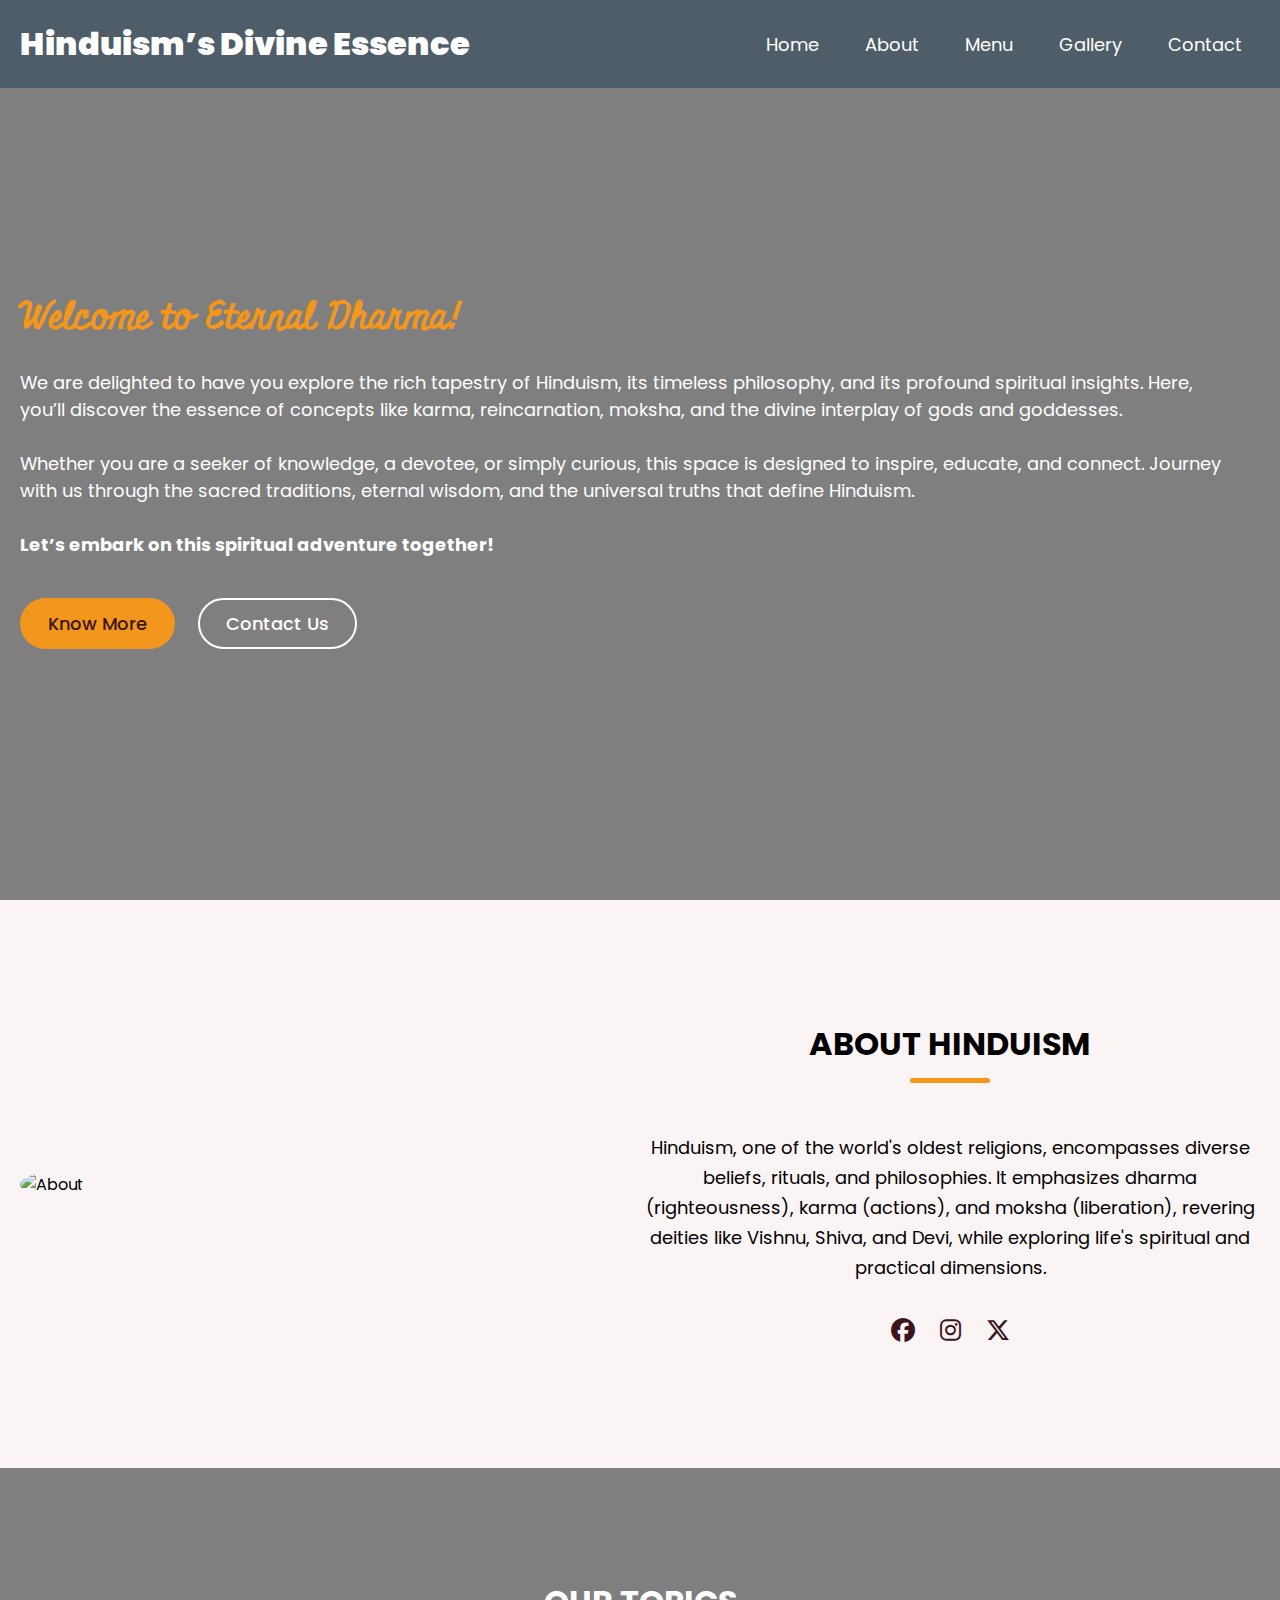
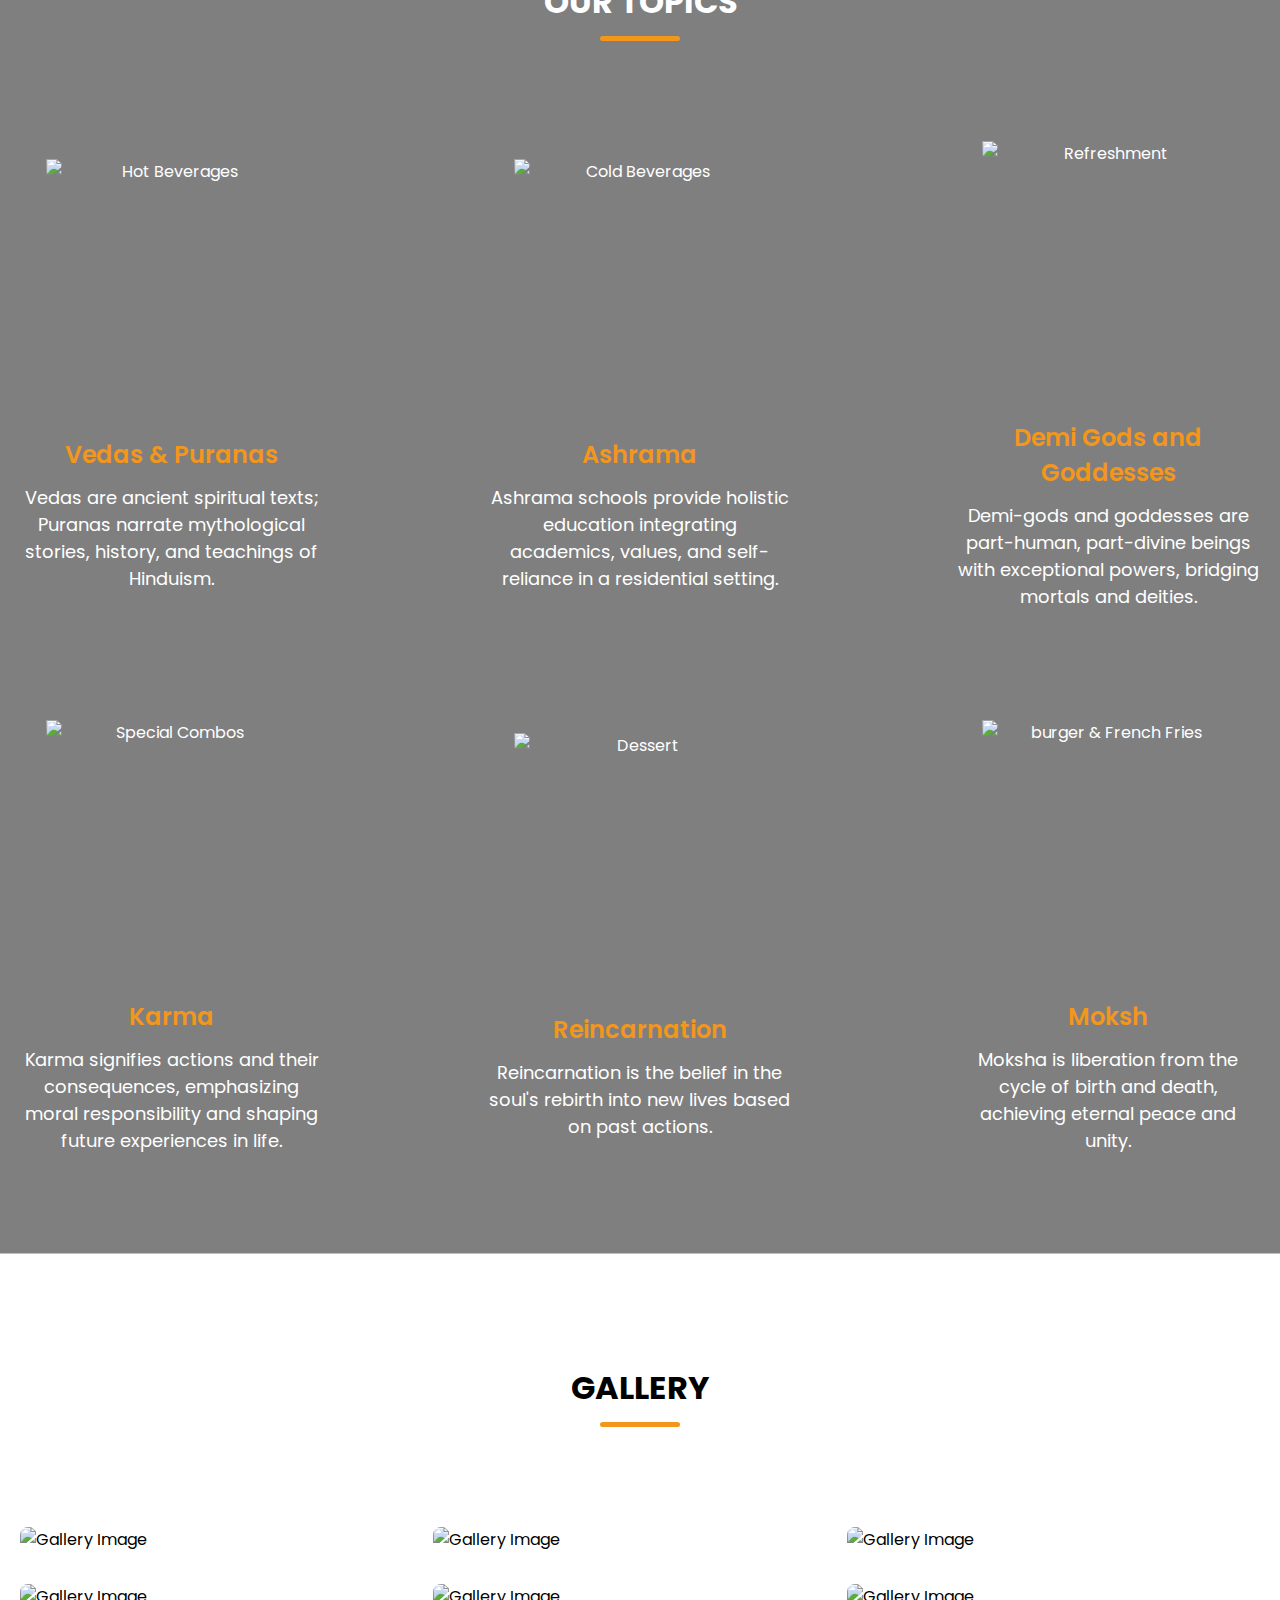
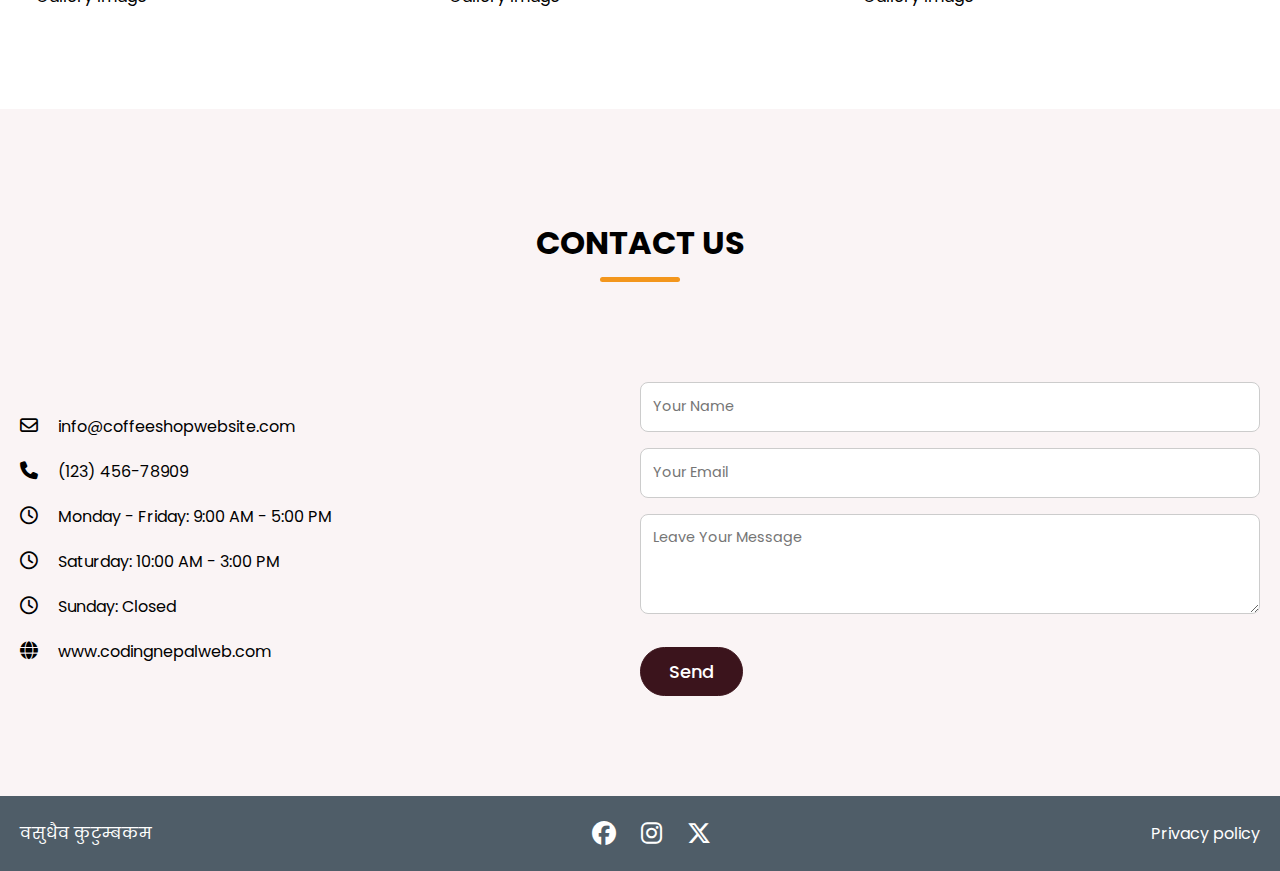
==== index.html @ 99917163 "Add files via upload" ====
<!DOCTYPE html>
<!-- Coding by CodingNepal - youtube.com/@codingnepal -->
<html lang="en">
  <head>
    <meta charset="UTF-8" />
    <meta name="viewport" content="width=device-width, initial-scale=1.0" />
    <title>MAJOR PROJECT</title>
    <!-- Linking Font Awesome for icons -->
    <link rel="stylesheet" href="https://cdnjs.cloudflare.com/ajax/libs/font-awesome/6.6.0/css/all.min.css" />
    <!-- Linking Swiper CSS -->
    <link rel="stylesheet" href="https://cdn.jsdelivr.net/npm/swiper@11/swiper-bundle.min.css" />
    <link rel="stylesheet" href="style.css" />
  </head>
  <body>
    <!-- Header / Navbar -->
    <header>
      <nav class="navbar">
        <a href="#" class="nav-logo">
          <h2 class="logo-text">
            <b>Hinduism’s Divine Essence</b></h2>
        </a>

        <ul class="nav-menu">
          <button id="menu-close-button" class="fas fa-times"></button>

          <li class="nav-item">
            <a href="#" class="nav-link">Home</a>
          </li>
          <li class="nav-item">
            <a href="#about" class="nav-link">About</a>
          </li>
          <li class="nav-item">
            <a href="#menu" class="nav-link">Menu</a>
          </li>
          <li class="nav-item">
            <a href="#gallery" class="nav-link">Gallery</a>
          </li>
          <li class="nav-item">
            <a href="#contact" class="nav-link">Contact</a>
          </li>
        </ul>

        <button id="menu-open-button" class="fas fa-bars"></button>
      </nav>
    </header>

    <main>
      <!-- Hero section -->
      <section class="hero-section">
        <div class="section-content">
          <div class="hero-details">
            <h2 class="title">Welcome to Eternal Dharma!</h2>
            <!-- <h3 class="subtitle">​यदा यदा हि धर्मस्य ग्लानिर्भवति भारत! अभ्युत्थानमधर्मस्य तदात्मानं सृजाम्यहम्</h3> -->
            <p class="description">We are delighted to have you explore the rich tapestry of Hinduism, its timeless philosophy, and its profound spiritual insights. Here, you’ll discover the essence of concepts like karma, reincarnation, moksha, and the divine interplay of gods and goddesses.
              <br><br>
              Whether you are a seeker of knowledge, a devotee, or simply curious, this space is designed to inspire, educate, and connect. Journey with us through the sacred traditions, eternal wisdom, and the universal truths that define Hinduism.
              <br><br>
              <b>Let’s embark on this spiritual adventure together!</b></p>

            <div class="buttons">
              <a href="#menu" class="button order-now">Know More</a>
              <a href="#contact" class="button contact-us">Contact Us</a>
            </div>
          </div>
          <div class="hero-image-wrapper">
            <!-- <img src="images/pngwing.com.png" alt="Coffee" class="hero-image" /> -->
          </div>
        </div>
      </section>

      <!-- About section -->
      <section class="about-section" id="about">
        <div class="section-content">
          <div class="about-image-wrapper">
            <img src="images/pngwing.com.png" alt="About" class="about-image" />
          </div>
          <div class="about-details">
            <h2 class="section-title">About Hinduism</h2>
            <p class="text">Hinduism, one of the world's oldest religions, encompasses diverse beliefs, rituals, and philosophies. It emphasizes dharma (righteousness), karma (actions), and moksha (liberation), revering deities like Vishnu, Shiva, and Devi, while exploring life's spiritual and practical dimensions.</p>
            <div class="social-link-list">
              <a href="#" class="social-link"><i class="fa-brands fa-facebook"></i></a>
              <a href="#" class="social-link"><i class="fa-brands fa-instagram"></i></a>
              <a href="#" class="social-link"><i class="fa-brands fa-x-twitter"></i></a>
            </div>
          </div>
        </div>
      </section>

      <!-- Menu section -->
      <section class="menu-section" id="menu">
        <h2 class="section-title">Our Topics</h2>
        <div class="section-content">
          <ul class="menu-list">
            <li class="menu-item">
              <img src="images/vedas.png" alt="Hot Beverages" class="menu-image" />
              <div class="menu-details">
                <h3 class="name"><a href="Vedas & Puranas.html">Vedas & Puranas</a></h3>
                <p class="text">Vedas are ancient spiritual texts; Puranas narrate mythological stories, history, and teachings of Hinduism.</p>
              </div>
            </li>
            <li class="menu-item">
              <img src="images/ashrama.png" alt="Cold Beverages" class="menu-image" />
              <div class="menu-details">
                <h3 class="name"><a href="Ashrama.html">Ashrama</a></h3>
                <p class="text">Ashrama schools provide holistic education integrating academics, values, and self-reliance in a residential setting.</p>
              </div>
            </li>
            <li class="menu-item">
              <img src="images/demigods.png" alt="Refreshment" class="menu-image" />
              <div class="menu-details">
                <h3 class="name"><a href="DemiGods&Godess.html">Demi Gods and Goddesses</a></h3>
                <p class="text">Demi-gods and goddesses are part-human, part-divine beings with exceptional powers, bridging mortals and deities.</p>
              </div>
            </li>
            <li class="menu-item">
              <img src="images/karma.png" alt="Special Combos" class="menu-image" />
              <div class="menu-details">
                <h3 class="name"><a href="Karma.html">Karma</a></h3>
                <p class="text">Karma signifies actions and their consequences, emphasizing moral responsibility and shaping future experiences in life.</p>
              </div>
            </li>
            <li class="menu-item">
              <img src="images/reincarnation.jpg" alt="Dessert" class="menu-image" />
              <div class="menu-details">
                <h3 class="name"><a href="Reincarnation.html">Reincarnation</a></h3>
                <p class="text">Reincarnation is the belief in the soul's rebirth into new lives based on past actions.</p>
              </div>
            </li>
            <li class="menu-item">
              <img src="images/moksh.png" alt="burger & French Fries" class="menu-image" />
              <div class="menu-details">
                <h3 class="name"><a href="Moksha.html">Moksh</a></h3>
                <p class="text">Moksha is liberation from the cycle of birth and death, achieving eternal peace and unity.</p>
              </div>
            </li>
          </ul>
        </div>
      </section>

      <!-- Slide Section -->
      <!-- <section class="testimonials-section" id="testimonials">
        <h2 class="section-title">Testimonials</h2>
        <div class="section-content">
          <div class="slider-container swiper">
            <div class="slider-wrapper">
              <ul class="testimonials-list swiper-wrapper">
                <li class="testimonial swiper-slide">
                  <img src="images/user-1.jpg" alt="User" class="user-image" />
                  <h3 class="name">Sarah Johnson</h3>
                  <i class="feedback">"Loved the French roast. Perfectly balanced and rich. Will order again!"</i>
                </li>
                <li class="testimonial swiper-slide">
                  <img src="images/user-2.jpg" alt="User" class="user-image" />
                  <h3 class="name">James Wilson</h3>
                  <i class="feedback">"Great espresso blend! Smooth and bold flavor. Fast shipping too!"</i>
                </li>
                <li class="testimonial swiper-slide">
                  <img src="images/user-3.jpg" alt="User" class="user-image" />
                  <h3 class="name">Michael Brown</h3>

                  <i class="feedback">"Fantastic mocha flavor. Fresh and aromatic. Quick shipping!"</i>
                </li>
                <li class="testimonial swiper-slide">
                  <img src="images/user-4.jpg" alt="User" class="user-image" />
                  <h3 class="name">Emily Harris</h3>

                  <i class="feedback">"Excellent quality! Fresh beans and quick delivery. Highly recommend."</i>
                </li>
                <li class="testimonial swiper-slide">
                  <img src="images/user-5.jpg" alt="User" class="user-image" />
                  <h3 class="name">Anthony Thompson</h3>

                  <i class="feedback">"Best decaf I've tried! Smooth and flavorful. Arrived promptly."</i>
                </li>
              </ul>

              <div class="swiper-pagination"></div>
              <div class="swiper-slide-button swiper-button-prev"></div>
              <div class="swiper-slide-button swiper-button-next"></div>
            </div>
          </div>
        </div>
      </section> -->

      <!-- Gallery section -->
      <section class="gallery-section" id="gallery">
        <h2 class="section-title">Gallery</h2>
        <div class="section-content">
          <ul class="gallery-list">
            <li class="gallery-item">
              <img src="images/gallery-1.jpg" alt="Gallery Image" class="gallery-image" />
            </li>
            <li class="gallery-item">
              <img src="images/gallery-2.jpg" alt="Gallery Image" class="gallery-image" />
            </li>
            <li class="gallery-item">
              <img src="images/gallery-3.jpg" alt="Gallery Image" class="gallery-image" />
            </li>
            <li class="gallery-item">
              <img src="images/gallery-4.jpg" alt="Gallery Image" class="gallery-image" />
            </li>
            <li class="gallery-item">
              <img src="images/gallery-5.jpg" alt="Gallery Image" class="gallery-image" />
            </li>
            <li class="gallery-item">
              <img src="images/gallery-6.jpg" alt="Gallery Image" class="gallery-image" />
            </li>
          </ul>
        </div>
      </section>

      <!-- Contact section -->
      <section class="contact-section" id="contact">
        <h2 class="section-title">Contact Us</h2>
        <div class="section-content">
          <ul class="contact-info-list">
            <li class="contact-info">
              <i class="fa-regular fa-envelope"></i>
              <p>info@coffeeshopwebsite.com</p>
            </li>
            <li class="contact-info">
              <i class="fa-solid fa-phone"></i>
              <p>(123) 456-78909</p>
            </li>
            <li class="contact-info">
              <i class="fa-regular fa-clock"></i>
              <p>Monday - Friday: 9:00 AM - 5:00 PM</p>
            </li>
            <li class="contact-info">
              <i class="fa-regular fa-clock"></i>
              <p>Saturday: 10:00 AM - 3:00 PM</p>
            </li>
            <li class="contact-info">
              <i class="fa-regular fa-clock"></i>
              <p>Sunday: Closed</p>
            </li>
            <li class="contact-info">
              <i class="fa-solid fa-globe"></i>
              <p>www.codingnepalweb.com</p>
            </li>
          </ul>

          <form action="#" class="contact-form">
            <input type="text" placeholder="Your Name" class="form-input" required />
            <input type="email" placeholder="Your Email" class="form-input" required />
            <textarea placeholder="Leave Your Message" class="form-input" required></textarea>
            <button type="submit" class="button submit-button">Send</button>
          </form>
        </div>
      </section>

      <!-- Footer section -->
      <footer class="footer-section">
        <div class="section-content">
          <p class="copyright-text">वसुधैव कुटुम्बकम</p>

          <div class="social-link-list">
            <a href="#" class="social-link"><i class="fa-brands fa-facebook"></i></a>
            <a href="#" class="social-link"><i class="fa-brands fa-instagram"></i></a>
            <a href="#" class="social-link"><i class="fa-brands fa-x-twitter"></i></a>
          </div>

          <p class="policy-text">
            <a href="#" class="policy-link">Privacy policy</a>
            <!-- <span class="separator">•</span>
            <a href="#" class="policy-link">Refund policy</a> -->
          </p>
        </div>
      </footer>
    </main>

    <!-- Linking Swiper script -->
    <script src="https://cdn.jsdelivr.net/npm/swiper@11/swiper-bundle.min.js"></script>

    <!-- Linking custom script -->
    <script src="script.js"></script>
  </body>
</html>
---- style.css ----
/* Google Fonts Link */
@import url('https://fonts.googleapis.com/css2?family=Miniver&family=Poppins:ital,wght@0,400;0,500;0,600;0,700;1,400&display=swap');

* {
  padding: 0;
  margin: 0;
  box-sizing: border-box;
  font-family: "Poppins", sans-serif;
}

:root {
  /* Colors */
  --white-color: #fff;
  --dark-color: #252525;
  --primary-color: #3b141c;
  --secondary-color: #f3961c;
  --light-pink-color: #faf4f5;
  --medium-gray-color: #ccc;

  /* Font size */
  --font-size-s: 0.9rem;
  --font-size-n: 1rem;
  --font-size-m: 1.12rem;
  --font-size-l: 1.5rem;
  --font-size-xl: 2rem;
  --font-size-xxl: 2.3rem;

  /* Font weight */
  --font-weight-normal: 400;
  --font-weight-medium: 500;
  --font-weight-semibold: 600;
  --font-weight-bold: 700;

  /* Border radius */
  --border-radius-s: 8px;
  --border-radius-m: 30px;
  --border-radius-circle: 50%;

  /* Site max width */
  --site-max-width: 1300px;
}

html {
  scroll-behavior: smooth;
}

/* Stylings for whole site */
ul {
  list-style: none;
}

a {
  text-decoration: none;
  color: var(--secondary-color);
}

a:visited {
  color: var(--secondary-color);
}

a:hover,
a:focus,
a:active {
  color: black;
}

button {
  cursor: pointer;
  background: none;
  border: none;
}

img {
  width: 100%;
}

:where(section, footer) .section-content {
  margin: 0 auto;
  padding: 0 20px;
  max-width: var(--site-max-width);
}

section .section-title {
  text-align: center;
  padding: 60px 0 100px;
  text-transform: uppercase;
  font-size: var(--font-size-xl);
}

section .section-title::after {
  content: "";
  width: 80px;
  height: 5px;
  display: block;
  margin: 10px auto 0;
  background: var(--secondary-color);
  border-radius: var(--border-radius-s);
}

/* Navbar styling */
header {
  z-index: 5;
  width: 100%;
  position: fixed;
  background-color: #4f5d68;
}

header .navbar {
  display: flex;
  padding: 20px;
  align-items: center;
  margin: 0 auto;
  justify-content: space-between;
  max-width: var(--site-max-width);
}

.navbar .nav-logo .logo-text {
  color: var(--white-color);
  font-size: var(--font-size-xl);
  font-weight: var(--font-weight-semibold);
}

.navbar .nav-menu {
  gap: 10px;
  display: flex;
}

.navbar .nav-menu .nav-link {
  padding: 10px 18px;
  color: var(--white-color);
  font-size: var(--font-size-m);
  border-radius: var(--border-radius-m);
  transition: 0.3s ease;
}

.navbar .nav-menu .nav-link:hover {
  color: var(--primary-color);
  background: var(--secondary-color);
}

.navbar :where(#menu-open-button, #menu-close-button) {
  display: none;
}

/* Hero section styling */
.hero-section {
  min-height: 100vh;
  /* background: var(--primary-color); */
  background-image: linear-gradient(rgba(0,0,0,0.50),rgba(0,0,0,0.50)),url(images/temple1.jpg);
  background-size: cover;
  background-position: top;
}

.hero-section .section-content {
  display: flex;
  padding-top: 40px;
  align-items: center;
  min-height: 100vh;
  justify-content: space-between;
}

.hero-section .hero-details {
  color: var(--white-color);
}

.hero-section .hero-details .title {
  font-size: var(--font-size-xxl);
  color: var(--secondary-color);
  font-family: "Miniver", sans-serif;
}

.hero-section .hero-details .subtitle {
  margin-top: 8px;
  max-width: 70%;
  font-size: var(--font-size-xl);
  font-weight: var(--font-weight-semibold);
}

.hero-section .hero-details .description {
  max-width: 100%;
  margin: 24px 0 40px;
  font-size: var(--font-size-m);
} 

.hero-section .hero-details .buttons {
  display: flex;
  gap: 23px;
}

.hero-section .hero-details .button {
  padding: 10px 26px;
  display: block;
  border: 2px solid transparent;
  border-radius: var(--border-radius-m);
  background: var(--secondary-color);
  color: var(--primary-color);
  font-size: var(--font-size-m);
  font-weight: var(--font-weight-medium);
  transition: 0.3s ease;
}

.hero-section .hero-details .button:hover,
.hero-section .hero-details .button.contact-us {
  color: var(--white-color);
  border-color: var(--white-color);
  background: transparent;
}

.hero-section .hero-details .button.contact-us:hover {
  color: var(--primary-color);
  background: var(--secondary-color);
  border-color: var(--secondary-color);
}

.hero-section .hero-image-wrapper {
  max-width: 500px;
  margin-right: 30px;
}



/* About section styling */
.about-section {
  padding: 120px 0;
  background: var(--light-pink-color);
}

.about-section .section-content {
  display: flex;
  gap: 50px;
  align-items: center;
  justify-content: space-between;
}

.about-section .about-image-wrapper .about-image {
  height: 400px;
  width: 400px;
  object-fit: cover;
  border-radius: var(--border-radius-circle);
}

.about-section .about-details {
  max-width: 50%;
}

.about-section .about-details .section-title {
  padding: 0;
}

.about-section .about-details .text {
  line-height: 30px;
  margin: 50px 0 30px;
  text-align: center;
  font-size: var(--font-size-m);
}

.about-section .social-link-list {
  display: flex;
  gap: 25px;
  justify-content: center;
}

.about-section .social-link-list .social-link {
  color: var(--primary-color);
  font-size: var(--font-size-l);
  transition: 0.2s ease;
}

.about-section .social-link-list .social-link:hover {
  color: var(--secondary-color);
}

/* Menu section styling */
.menu-section {
  color: var(--white-color);
  /* background: var(--dark-color); */
  /* background-color: #4f5d68; */
  background-image: linear-gradient(rgba(0,0,0,0.50),rgba(0,0,0,0.50)),url(images/temple1.jpg);
  background-size: cover;
  background-position: bottom;
  padding: 50px 0 100px;
}

.menu-section .menu-list {
  display: flex;
  gap: 110px;
  flex-wrap: wrap;
  align-items: center;
  justify-content: space-between;
}

.menu-section .menu-list .menu-item {
  display: flex;
  text-align: center;
  flex-direction: column;
  align-items: center;
  justify-content: space-between;
  width: calc(100% / 3 - 110px);
}

.menu-section .menu-list .menu-item .menu-image {
  width: 83%;
  aspect-ratio: 1;
  margin-bottom: 15px;
  object-fit: contain;
}

.menu-section .menu-list .menu-item .name {
  margin: 12px 0;
  font-size: var(--font-size-l);
  font-weight: var(--font-weight-semibold);
}

.menu-section .menu-list .menu-item .text {
  font-size: var(--font-size-m);
}

/* Testimonials section styling */
.testimonials-section {
  padding: 50px 0 100px;
  background: var(--light-pink-color);
}

.testimonials-section .slider-wrapper {
  overflow: hidden;
  margin: 0 60px 50px;
}

.testimonials-section .testimonial {
  user-select: none;
  padding: 35px;
  display: flex;
  flex-direction: column;
  justify-content: center;
  align-items: center;
  text-align: center;
}

.testimonials-section .testimonial .user-image {
  width: 180px;
  height: 220px;
  margin-bottom: 30px;
  /* object-fit: cover; */
  /* border-radius: var(--border-radius-circle); */
}

.testimonials-section .testimonial .name {
  margin-bottom: 16px;
  font-size: var(--font-size-m);
}

.testimonials-section .testimonial .feedback {
  line-height: 25px;
}

.testimonials-section .swiper-pagination-bullet {
  width: 15px;
  height: 15px;
  opacity: 1;
  background: var(--secondary-color);
}

.testimonials-section .swiper-slide-button {
  color: var(--secondary-color);
  margin-top: -50px;
  transition: 0.3s ease;
}

.testimonials-section .swiper-slide-button:hover {
  color: var(--primary-color);
}

/* Gallery section styling */
.gallery-section {
  padding: 50px 0 100px;
}

.gallery-section .gallery-list {
  display: flex;
  gap: 32px;
  flex-wrap: wrap;
}

.gallery-section .gallery-list .gallery-item {
  overflow: hidden;
  border-radius: var(--border-radius-s);
  width: calc(100% / 3 - 32px);
}

.gallery-section .gallery-item .gallery-image {
  width: 100%;
  height: 100%;
  cursor: zoom-in;
  transition: 0.3s ease;
}

.gallery-section .gallery-item:hover .gallery-image {
  transform: scale(1.3);
}

/* Contact section styling */
.contact-section {
  padding: 50px 0 100px;
  background: var(--light-pink-color);
}

.contact-section .section-content {
  display: flex;
  gap: 48px;
  align-items: center;
  justify-content: space-between;
}

.contact-section .contact-info-list .contact-info {
  display: flex;
  gap: 20px;
  margin: 20px 0;
  align-items: center;
}

.contact-section .contact-info-list .contact-info i {
  font-size: var(--font-size-m);
}

.contact-section .contact-form .form-input {
  width: 100%;
  height: 50px;
  padding: 0 12px;
  outline: none;
  margin-bottom: 16px;
  font-size: var(--font-size-s);
  border-radius: var(--border-radius-s);
  border: 1px solid var(--medium-gray-color);
}

.contact-section .contact-form {
  max-width: 50%;
}

.contact-section .contact-form textarea.form-input {
  height: 100px;
  padding: 12px;
  resize: vertical;
}

.contact-section .contact-form .form-input:focus {
  border-color: var(--secondary-color);
}

.contact-section .contact-form .submit-button {
  padding: 10px 28px;
  outline: none;
  margin-top: 10px;
  border: 1px solid var(--primary-color);
  border-radius: var(--border-radius-m);
  background: var(--primary-color);
  color: var(--white-color);
  font-size: var(--font-size-m);
  font-weight: var(--font-weight-medium);
  transition: 0.3s ease;
}

.contact-section .contact-form .submit-button:hover {
  color: var(--primary-color);
  background: transparent;
}

/* Footer section styling */
.footer-section {
  padding: 20px 0;
  /* background: var(--dark-color); */
  background-color: #4f5d68;
}

.footer-section .section-content {
  display: flex;
  align-items: center;
  justify-content: space-between;
}

.footer-section :where(.copyright-text, .social-link, .policy-link) {
  color: var(--white-color);
  transition: 0.2s ease;
}

.footer-section .social-link-list {
  display: flex;
  gap: 25px;
}

.footer-section .social-link-list .social-link {
  font-size: var(--font-size-l);
}

.footer-section .social-link-list .social-link:hover,
.footer-section .policy-text .policy-link:hover {
  color: var(--secondary-color);
}

.footer-section .policy-text .separator {
  color: #fff;
  margin: 0 5px;
}

/* Responsive media query code for max width 1024px */
@media screen and (max-width: 1024px) {
  .menu-section .menu-list {
    gap: 60px;
  }

  .menu-section .menu-list .menu-item {
    width: calc(100% / 3 - 60px);
  }

}

/* Responsive media query code for max width 900px */
@media screen and (max-width: 900px) {
  :root {
    --font-size-m: 1rem;
    --font-size-l: 1.3rem;
    --font-size-xl: 1.5rem;
    --font-size-xxl: 1.8rem;
  }

  body.show-mobile-menu {
    overflow: hidden;
  }

  body.show-mobile-menu header::before {
    content: "";
    content: '';
    position: fixed;
    top: 0;
    left: 0;
    height: 100%;
    width: 100%;
    backdrop-filter: blur(5px);
    background: rgba(0, 0, 0, 0.2);
  }

  .navbar :is(#menu-open-button, #menu-close-button) {
    font-size: var(--font-size-l);

    display: block;
  }

  .navbar :is(#menu-open-button, #menu-close-button):hover {
    color: var(--secondary-color) !important;
  }

  .navbar #menu-open-button {
    color: #fff;
  }

  .navbar .nav-menu #menu-close-button {
    position: absolute;
    right: 30px;
    top: 30px;
  }

  .navbar .nav-menu {
    display: block;
    background: #fff;
    position: fixed;
    top: 0;
    left: -300px;
    height: 100%;
    width: 300px;
    display: flex;
    align-items: center;
    flex-direction: column;
    padding-top: 100px;
    transition: left 0.2s ease;
  }

  body.show-mobile-menu .nav-menu {
    left: 0;
  }

  .navbar .nav-menu .nav-link {
    display: block;
    margin-top: 17px;
    padding: 10px 22px;
    color: var(--dark-color);
    font-size: var(--font-size-l);
  }

  .hero-section .section-content {
    text-align: center;
    gap: 50px;
    padding: 30px 20px 20px;
    justify-content: center;
    flex-direction: column-reverse;
  }

  .hero-section .hero-details :is(.subtitle, .description),
  .about-section .about-details,
  .contact-section .contact-form {
    max-width: 100%;
  }

  .hero-section .hero-details .buttons {
    justify-content: center;
  }

  .hero-section .hero-image-wrapper {
    max-width: 270px;
    margin-right: 0;
  }

  .about-section .section-content {
    gap: 70px;
    flex-direction: column-reverse;
  }

  .about-section .about-image-wrapper .about-image {
    width: 100%;
    height: 100%;
    aspect-ratio: 1;
    max-width: 250px;
  }

  .menu-section .menu-list {
    gap: 30px;
  }

  .menu-section .menu-list .menu-item {
    width: calc(100% / 2 - 30px);
  }

  .menu-section .menu-list .menu-item .menu-image {
    max-width: 200px;
  }

  .gallery-section .gallery-list {
    gap: 30px;
  }

  .gallery-section .gallery-list .gallery-item {
    width: calc(100% / 2 - 30px);
  }

  .contact-section .section-content {
    align-items: center;
    flex-direction: column-reverse;
  }
}

/* Responsive media query code for max width 640px */
@media screen and (max-width: 640px) {

  .menu-section .menu-list .menu-item,
  .gallery-section .gallery-list .gallery-item {
    width: 100%;
  }

  .menu-section .menu-list {
    gap: 60px;
  }

  .testimonials-section .slider-wrapper {
    margin: 0 0 30px;
  }

  .testimonials-section .swiper-slide-button {
    display: none;
  }

  .footer-section .section-content {
    flex-direction: column;
    gap: 20px;
  }

  
}
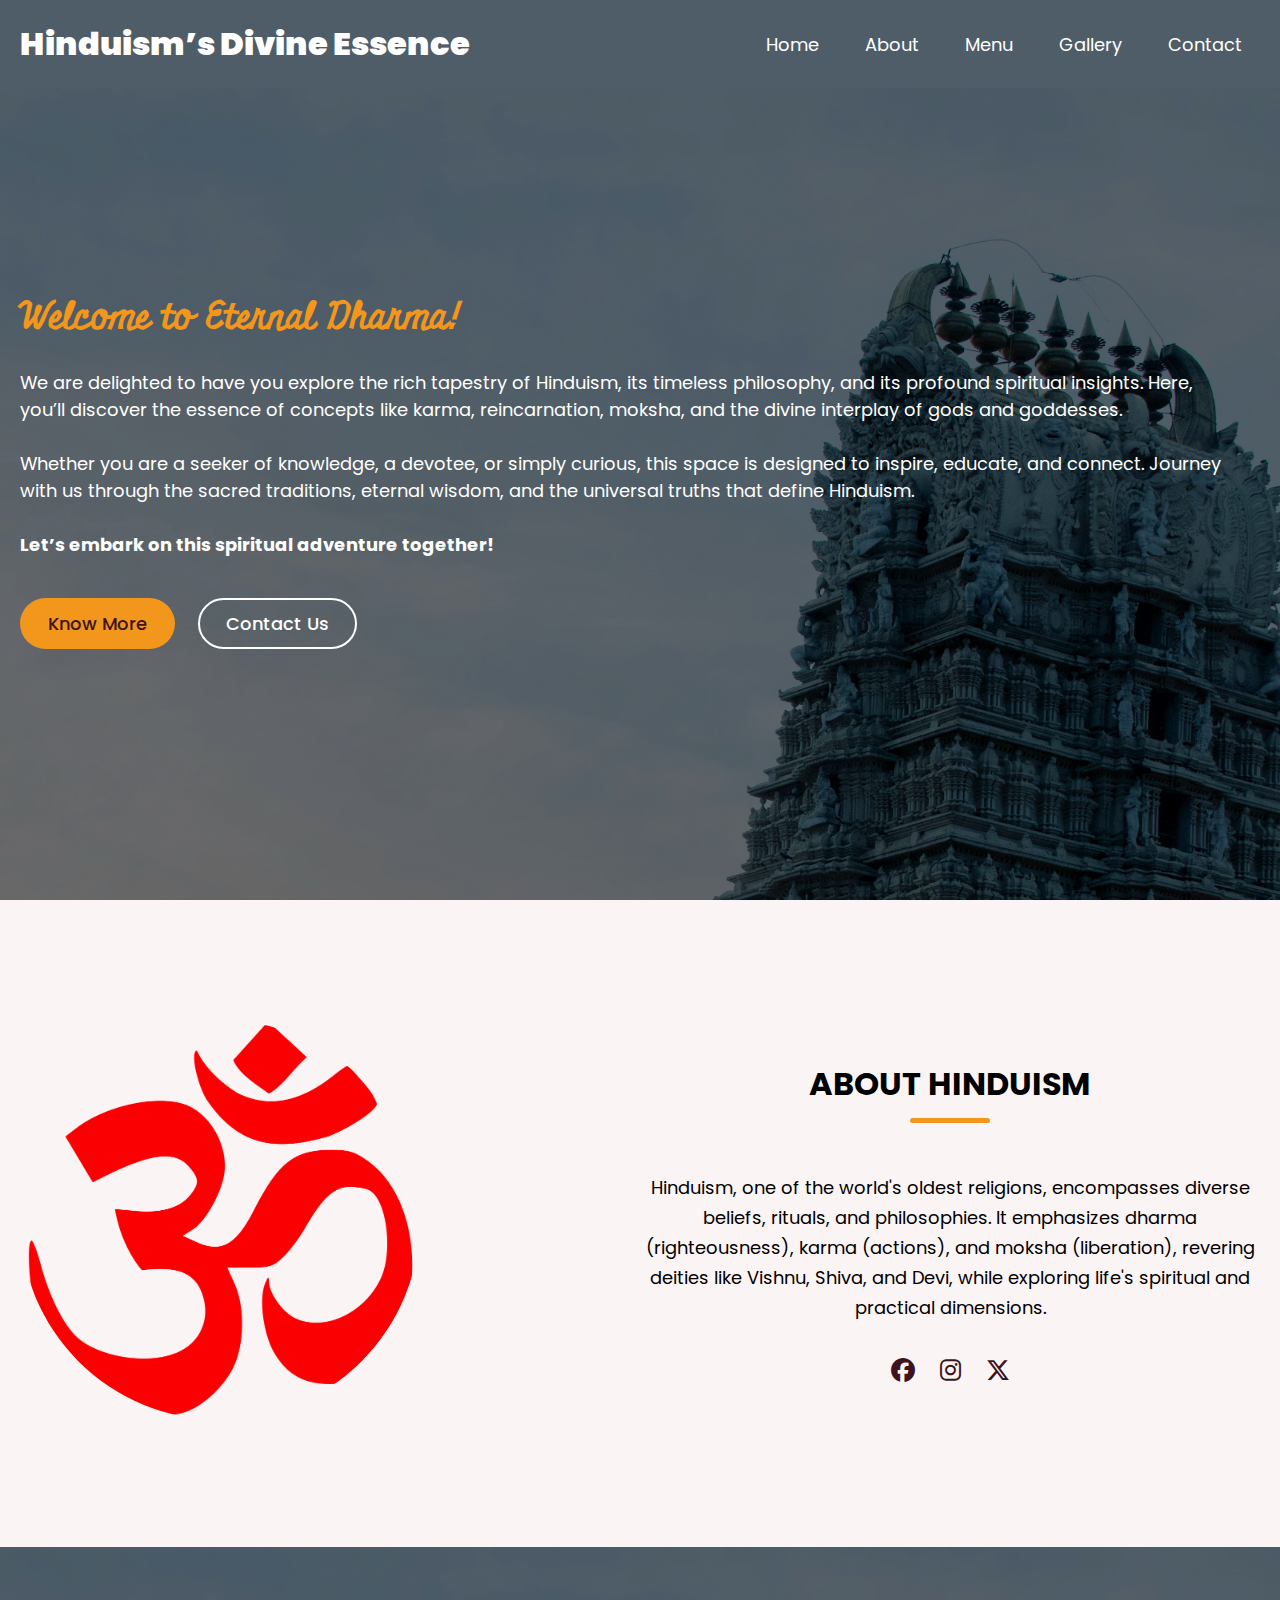
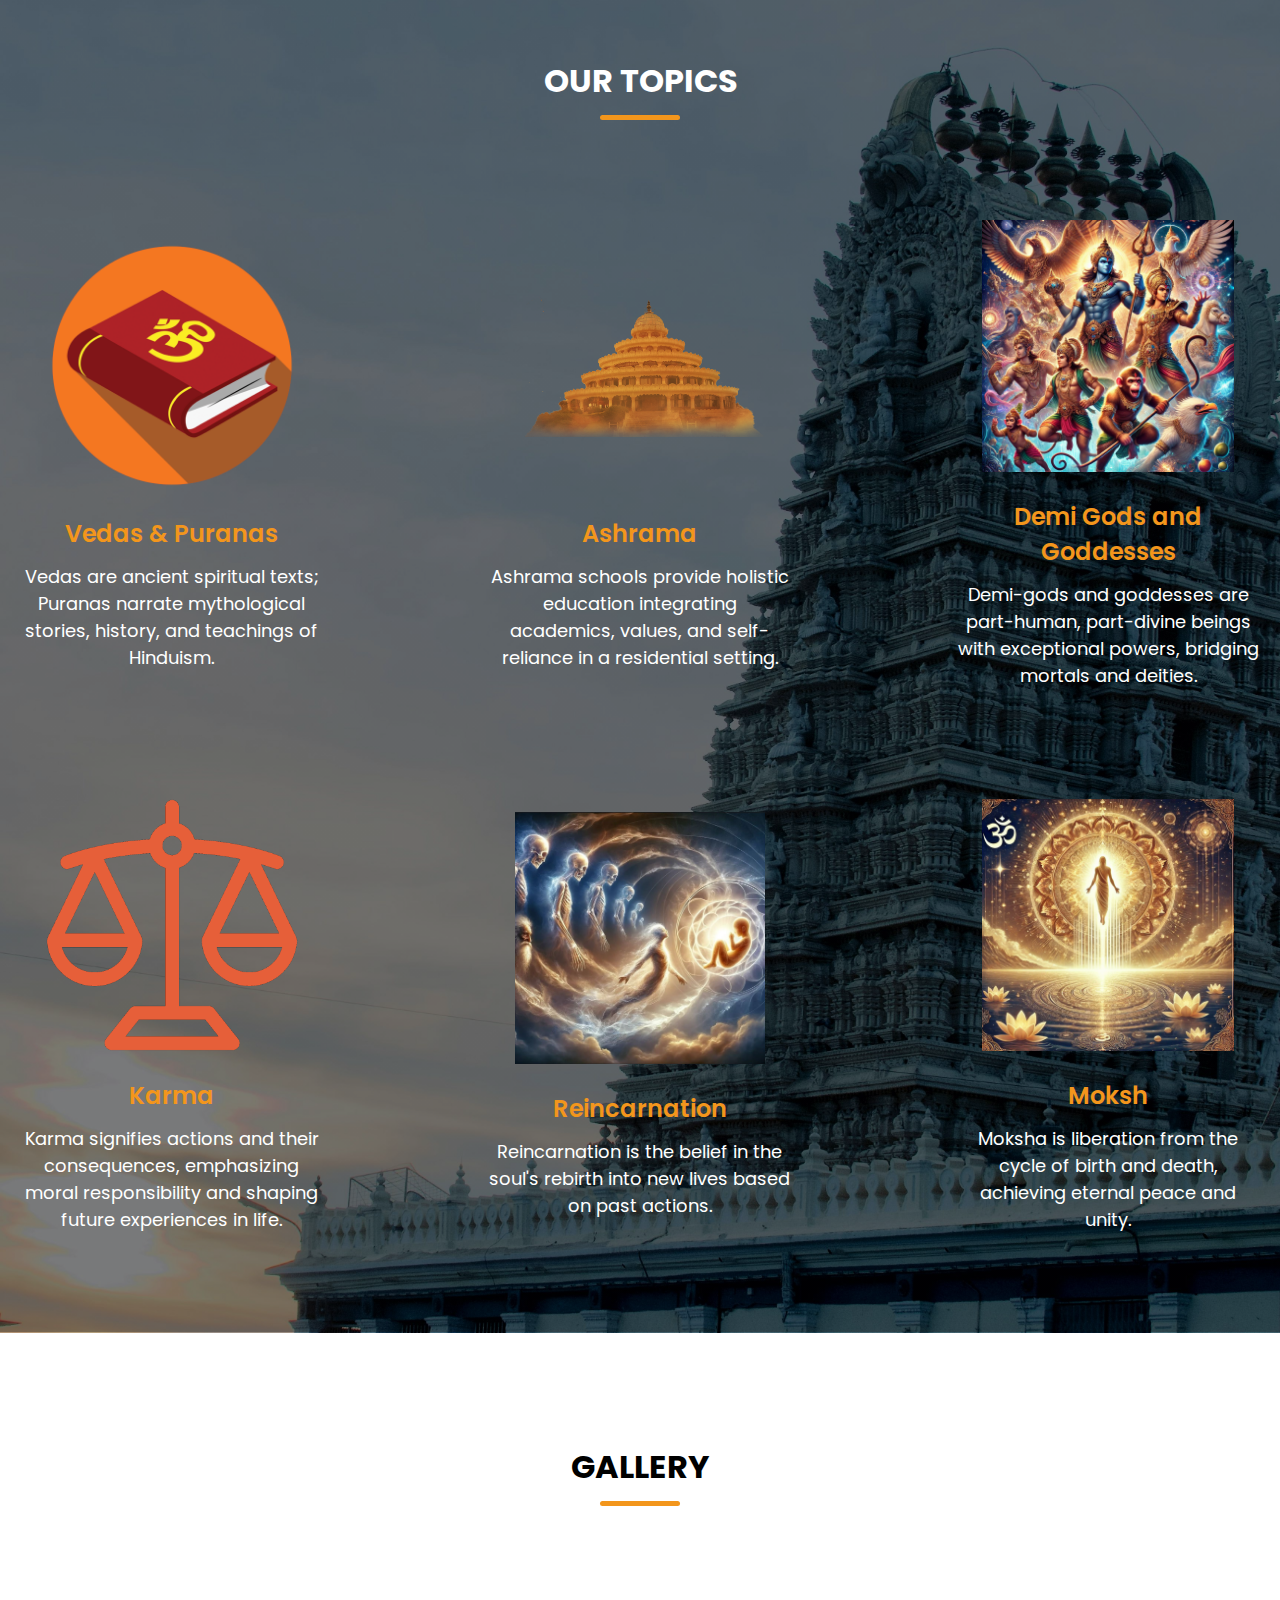
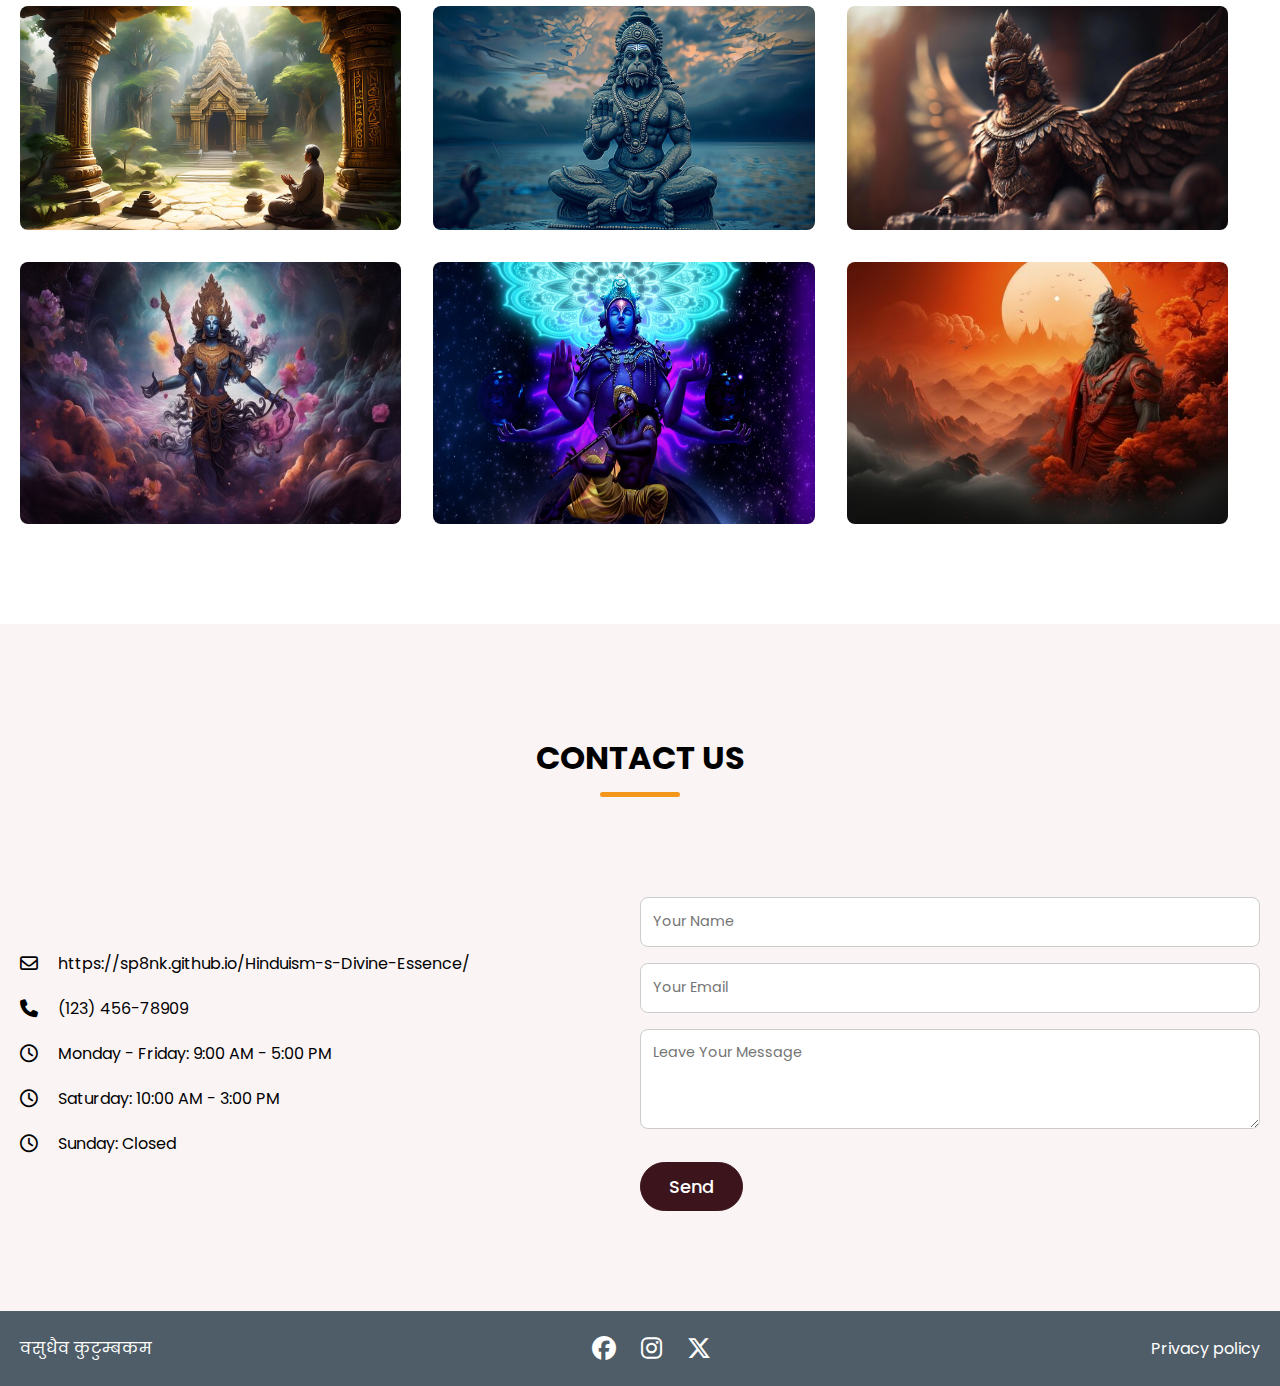
==== commit 61cb4998: "Update index.html" ====
--- a/index.html
+++ b/index.html
@@ -216,7 +216,7 @@
           <ul class="contact-info-list">
             <li class="contact-info">
               <i class="fa-regular fa-envelope"></i>
-              <p>info@coffeeshopwebsite.com</p>
+              <p>https://sp8nk.github.io/Hinduism-s-Divine-Essence/</p>
             </li>
             <li class="contact-info">
               <i class="fa-solid fa-phone"></i>
@@ -233,10 +233,6 @@
             <li class="contact-info">
               <i class="fa-regular fa-clock"></i>
               <p>Sunday: Closed</p>
-            </li>
-            <li class="contact-info">
-              <i class="fa-solid fa-globe"></i>
-              <p>www.codingnepalweb.com</p>
             </li>
           </ul>
 
